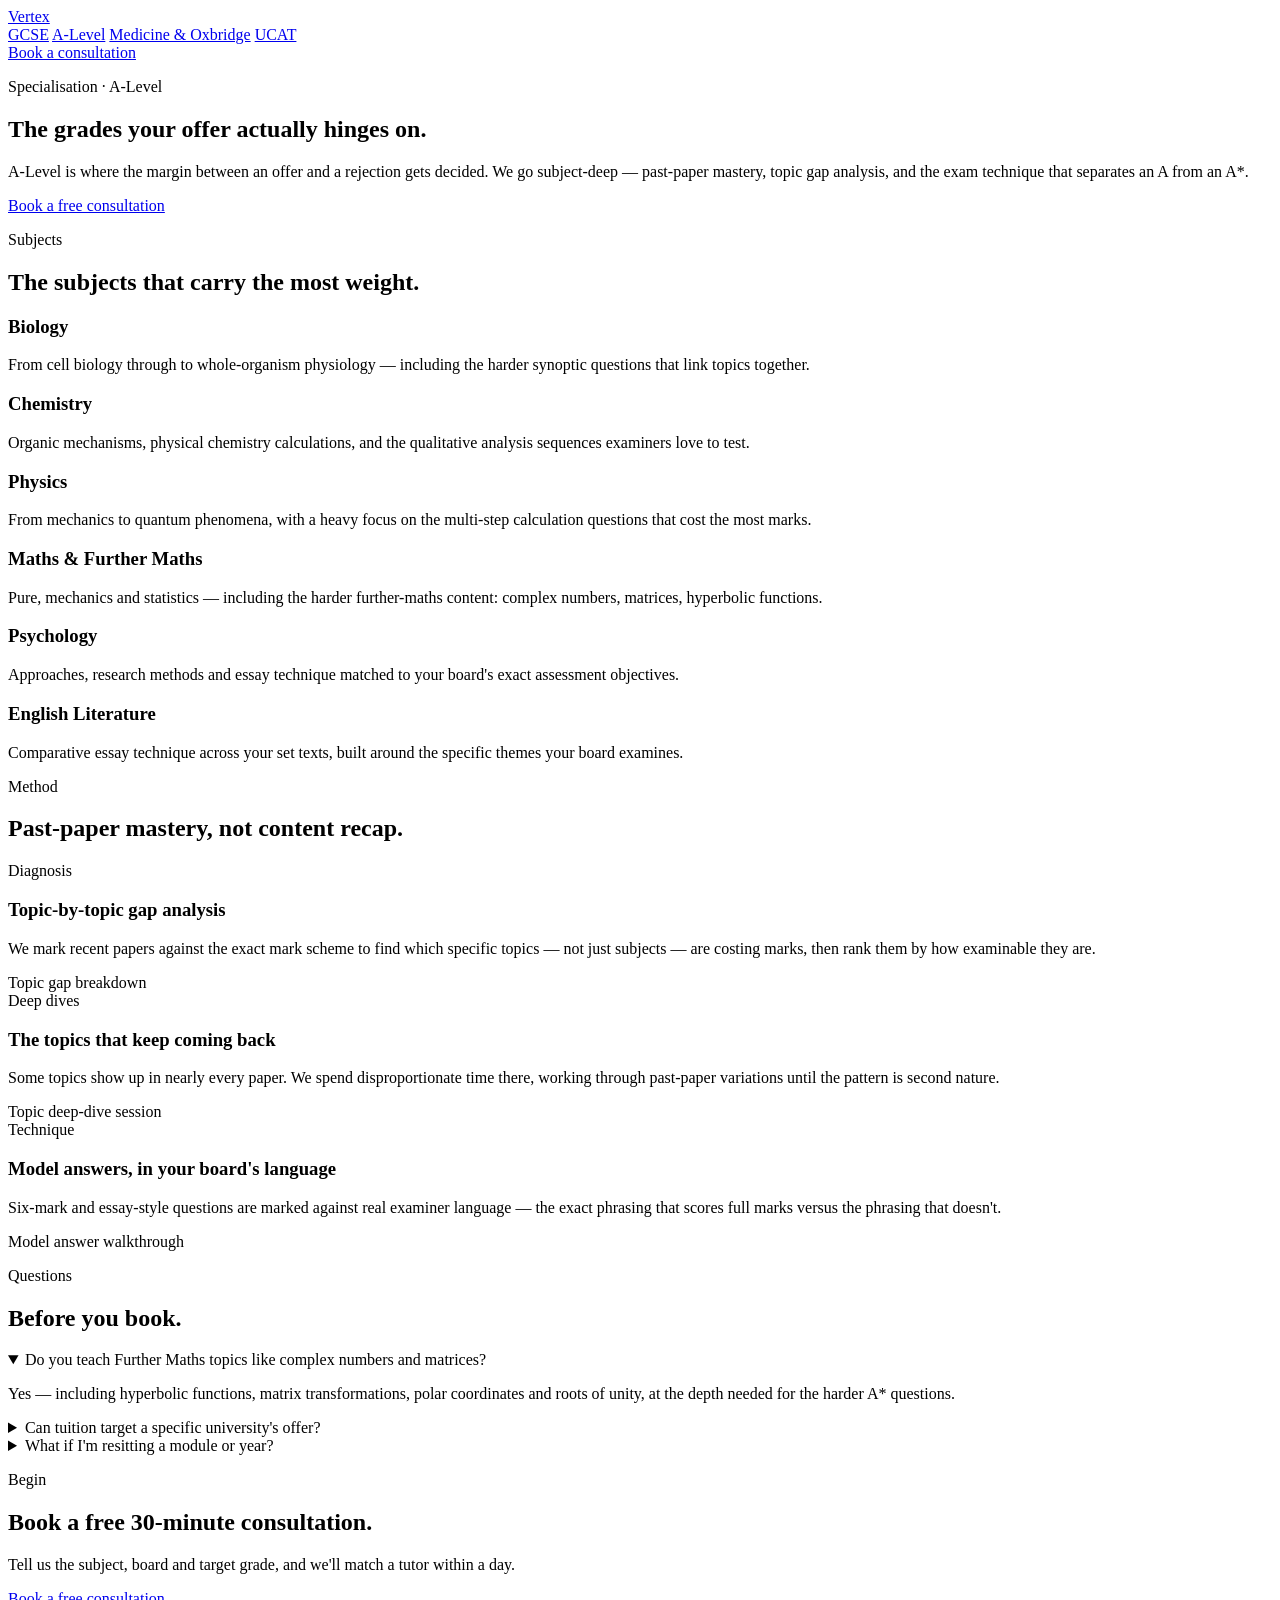
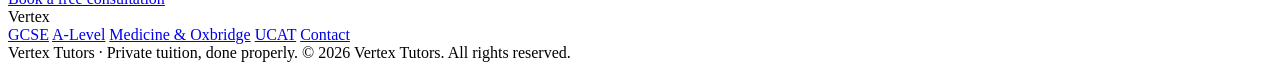
==== a-level.html @ 4289bbac "Add files via upload" ====
<!DOCTYPE html>
<html lang="en">
<head>
<meta charset="UTF-8">
<meta name="viewport" content="width=device-width, initial-scale=1.0">
<title>A-Level Tuition — Vertex Tutors</title>
<meta name="description" content="Subject-deep A-Level tuition in Biology, Chemistry, Physics and Maths from tutors who sat these exams recently.">
<link rel="stylesheet" href="css/style.css">
</head>
<body data-page="a-level">

<header id="siteHeader">
  <a class="brand" href="index.html"><span class="dot"></span>Vertex</a>
  <nav class="links">
    <a href="gcse.html" data-page="gcse">GCSE</a>
    <a href="a-level.html" data-page="a-level">A-Level</a>
    <a href="medicine-oxbridge.html" data-page="medicine">Medicine &amp; Oxbridge</a>
    <a href="ucat.html" data-page="ucat">UCAT</a>
  </nav>
  <a class="nav-cta" href="contact.html">Book a consultation</a>
</header>

<section class="page-hero">
  <div class="page-hero-inner">
    <p class="eyebrow">Specialisation · A-Level</p>
    <h1>The grades your offer actually hinges on.</h1>
    <p class="lede" style="margin-left:auto;margin-right:auto;">
      A-Level is where the margin between an offer and a rejection gets decided.
      We go subject-deep — past-paper mastery, topic gap analysis, and the exam
      technique that separates an A from an A*.
    </p>
    <div class="hero-ctas">
      <a class="btn btn-primary" href="contact.html">Book a free consultation</a>
    </div>
  </div>
</section>

<section>
  <div class="section-head reveal">
    <p class="eyebrow">Subjects</p>
    <h2>The subjects that carry the most weight.</h2>
  </div>
  <div class="topic-grid">
    <div class="prog-card reveal">
      <h3>Biology</h3>
      <p>From cell biology through to whole-organism physiology — including the harder synoptic questions that link topics together.</p>
    </div>
    <div class="prog-card reveal">
      <h3>Chemistry</h3>
      <p>Organic mechanisms, physical chemistry calculations, and the qualitative analysis sequences examiners love to test.</p>
    </div>
    <div class="prog-card reveal">
      <h3>Physics</h3>
      <p>From mechanics to quantum phenomena, with a heavy focus on the multi-step calculation questions that cost the most marks.</p>
    </div>
    <div class="prog-card reveal">
      <h3>Maths &amp; Further Maths</h3>
      <p>Pure, mechanics and statistics — including the harder further-maths content: complex numbers, matrices, hyperbolic functions.</p>
    </div>
    <div class="prog-card reveal">
      <h3>Psychology</h3>
      <p>Approaches, research methods and essay technique matched to your board's exact assessment objectives.</p>
    </div>
    <div class="prog-card reveal">
      <h3>English Literature</h3>
      <p>Comparative essay technique across your set texts, built around the specific themes your board examines.</p>
    </div>
  </div>
</section>

<section>
  <div class="section-head reveal">
    <p class="eyebrow">Method</p>
    <h2>Past-paper mastery, not content recap.</h2>
  </div>
  <div class="pillar reveal">
    <div>
      <div class="pillar-tag">Diagnosis</div>
      <h3>Topic-by-topic gap analysis</h3>
      <p>We mark recent papers against the exact mark scheme to find which specific topics — not just
      subjects — are costing marks, then rank them by how examinable they are.</p>
    </div>
    <div class="pillar-visual">Topic gap breakdown</div>
  </div>
  <div class="pillar reveal">
    <div>
      <div class="pillar-tag">Deep dives</div>
      <h3>The topics that keep coming back</h3>
      <p>Some topics show up in nearly every paper. We spend disproportionate time there, working
      through past-paper variations until the pattern is second nature.</p>
    </div>
    <div class="pillar-visual">Topic deep-dive session</div>
  </div>
  <div class="pillar reveal">
    <div>
      <div class="pillar-tag">Technique</div>
      <h3>Model answers, in your board's language</h3>
      <p>Six-mark and essay-style questions are marked against real examiner language — the exact
      phrasing that scores full marks versus the phrasing that doesn't.</p>
    </div>
    <div class="pillar-visual">Model answer walkthrough</div>
  </div>
</section>

<section>
  <div class="section-head reveal">
    <p class="eyebrow">Questions</p>
    <h2>Before you book.</h2>
  </div>
  <div class="faq reveal">
    <details open>
      <summary>Do you teach Further Maths topics like complex numbers and matrices?</summary>
      <p>Yes — including hyperbolic functions, matrix transformations, polar coordinates and roots of
      unity, at the depth needed for the harder A* questions.</p>
    </details>
    <details>
      <summary>Can tuition target a specific university's offer?</summary>
      <p>Yes. Tell us the course and offer (e.g. AAA including Chemistry) and the plan is built around
      hitting that exact combination, not just "doing well".</p>
    </details>
    <details>
      <summary>What if I'm resitting a module or year?</summary>
      <p>We build a focused resit plan around the specific papers and topics that cost marks last time,
      rather than repeating the full course.</p>
    </details>
  </div>
</section>

<section>
  <div class="cta-band reveal">
    <p class="eyebrow">Begin</p>
    <h2>Book a free 30-minute consultation.</h2>
    <p class="lede">Tell us the subject, board and target grade, and we'll match a tutor within a day.</p>
    <a class="btn btn-primary" href="contact.html">Book a free consultation</a>
  </div>
</section>

<footer>
  <div class="foot-wrap">
    <div class="brand" style="font-size:16px;"><span class="dot"></span>Vertex</div>
    <div class="foot-links">
      <a href="gcse.html">GCSE</a>
      <a href="a-level.html">A-Level</a>
      <a href="medicine-oxbridge.html">Medicine &amp; Oxbridge</a>
      <a href="ucat.html">UCAT</a>
      <a href="contact.html">Contact</a>
    </div>
  </div>
  <div class="foot-wrap foot-fine">
    <span>Vertex Tutors · Private tuition, done properly.</span>
    <span>© 2026 Vertex Tutors. All rights reserved.</span>
  </div>
</footer>

<script src="js/main.js" defer></script>
</body>
</html>
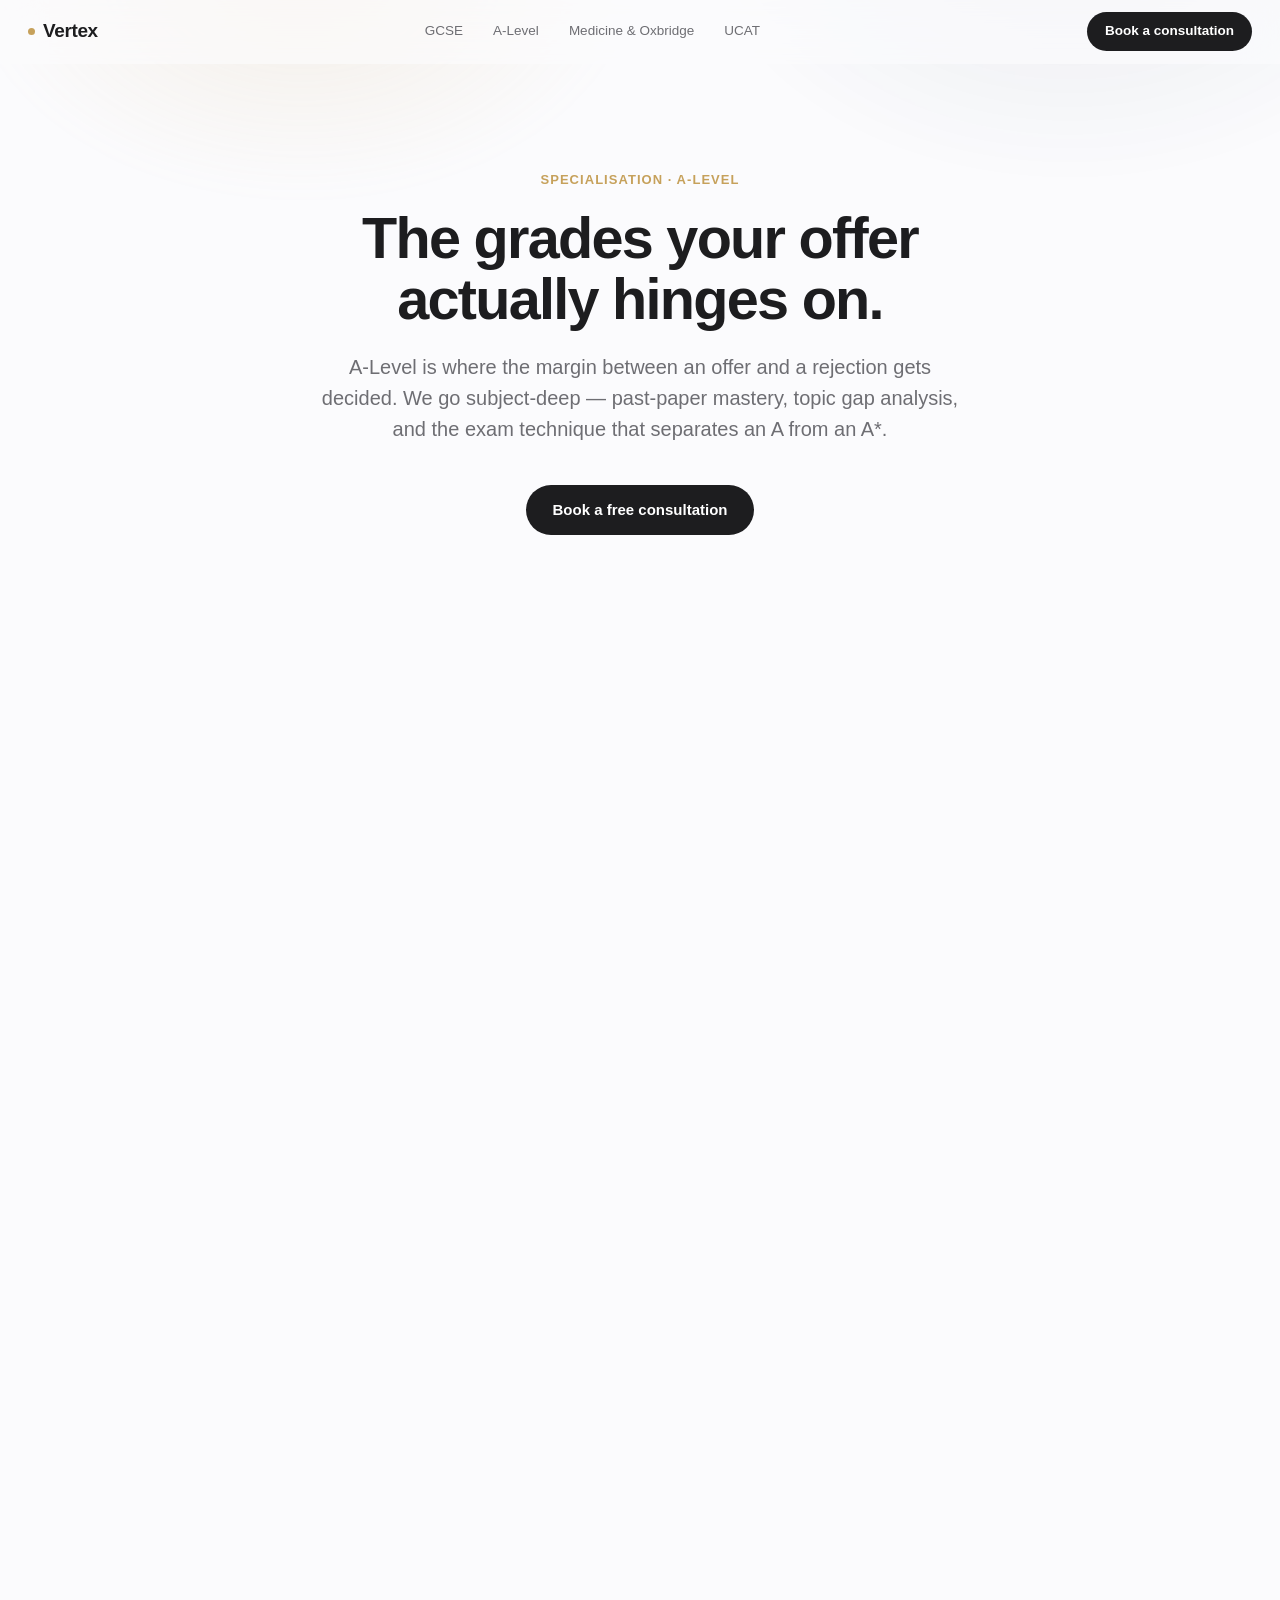
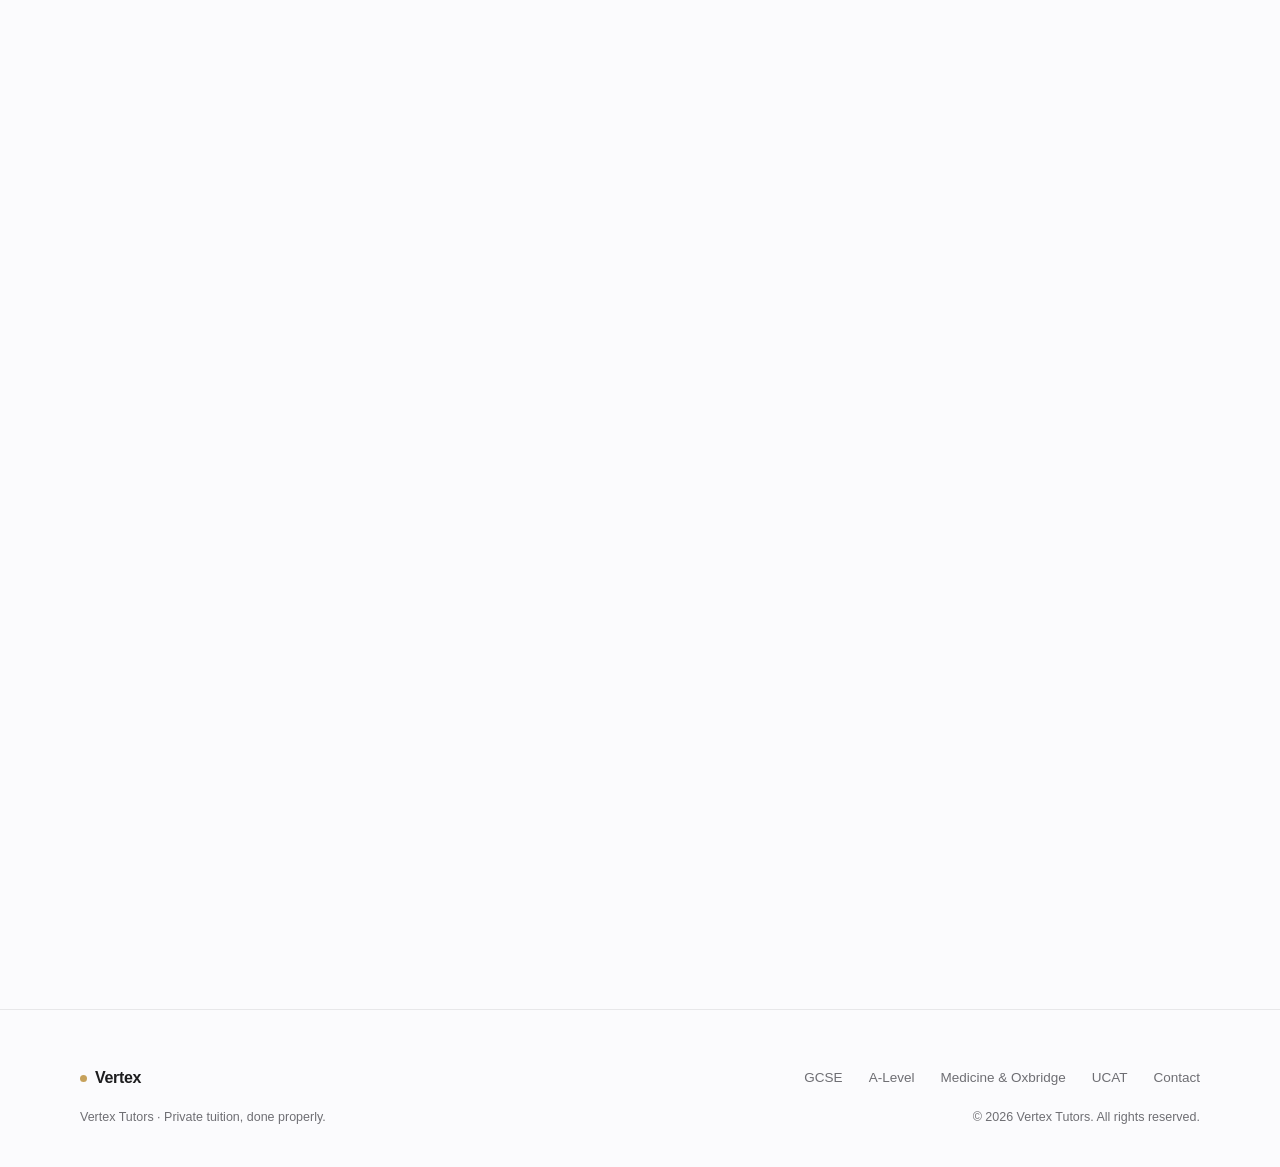
==== commit 7ba6150d: "Fix stylesheet link path in a-level.html" ====
--- a/a-level.html
+++ b/a-level.html
@@ -5,7 +5,7 @@
 <meta name="viewport" content="width=device-width, initial-scale=1.0">
 <title>A-Level Tuition — Vertex Tutors</title>
 <meta name="description" content="Subject-deep A-Level tuition in Biology, Chemistry, Physics and Maths from tutors who sat these exams recently.">
-<link rel="stylesheet" href="css/style.css">
+<link rel="stylesheet" href="style.css">
 </head>
 <body data-page="a-level">
 
--- a/style.css
+++ b/style.css
@@ -0,0 +1,217 @@
+:root{
+  --ink:#1d1d1f;
+  --ink-soft:#6e6e73;
+  --paper:#fbfbfd;
+  --mist:#f5f5f7;
+  --navy:#0b1b33;
+  --navy-2:#132b4f;
+  --brass:#c6a15b;
+  --brass-light:#e7cf9a;
+  --line:rgba(0,0,0,.08);
+  --line-dark:rgba(255,255,255,.14);
+  --radius:20px;
+  --font: -apple-system, BlinkMacSystemFont, "SF Pro Display", "SF Pro Text", "Helvetica Neue", Helvetica, Arial, sans-serif;
+}
+*{box-sizing:border-box;}
+html{scroll-behavior:smooth;}
+@media (prefers-reduced-motion: reduce){
+  html{scroll-behavior:auto;}
+  *{animation-duration:.001ms !important; transition-duration:.001ms !important;}
+}
+body{
+  margin:0; font-family:var(--font); color:var(--ink); background:var(--paper);
+  -webkit-font-smoothing:antialiased; line-height:1.5;
+}
+a{color:inherit; text-decoration:none;}
+img{max-width:100%; display:block;}
+section{padding:120px 24px;}
+.wrap{max-width:1120px; margin:0 auto;}
+.eyebrow{font-size:13px; font-weight:600; letter-spacing:.08em; text-transform:uppercase; color:var(--brass); margin:0 0 18px;}
+h1,h2,h3{margin:0; letter-spacing:-0.03em; font-weight:600;}
+h2{font-size:clamp(2rem,4.2vw,3.1rem); letter-spacing:-0.025em; line-height:1.08;}
+p{color:var(--ink-soft); margin:0;}
+.lede{font-size:clamp(1.05rem,1.6vw,1.25rem); line-height:1.55; max-width:640px;}
+button{font-family:inherit; cursor:pointer;}
+
+a:focus-visible, button:focus-visible, input:focus-visible, select:focus-visible, textarea:focus-visible, summary:focus-visible{
+  outline:2px solid var(--brass); outline-offset:3px; border-radius:6px;
+}
+
+/* NAV */
+header{
+  position:fixed; top:0; left:0; right:0; z-index:100;
+  display:flex; align-items:center; justify-content:space-between;
+  padding:0 28px; height:64px;
+  background:rgba(251,251,253,.72);
+  backdrop-filter:saturate(180%) blur(20px); -webkit-backdrop-filter:saturate(180%) blur(20px);
+  border-bottom:1px solid transparent; transition:border-color .3s ease;
+}
+header.scrolled{border-bottom-color:var(--line);}
+.brand{font-size:19px; font-weight:700; letter-spacing:-0.02em; display:flex; align-items:center; gap:8px;}
+.brand .dot{width:7px; height:7px; border-radius:50%; background:var(--brass); display:inline-block;}
+nav.links{display:flex; gap:30px; font-size:13.5px;}
+nav.links a{color:var(--ink-soft); transition:color .2s;}
+nav.links a:hover{color:var(--ink);}
+nav.links a.active{color:var(--ink); font-weight:600;}
+.nav-cta{font-size:13.5px; font-weight:600; background:var(--ink); color:#fff; padding:9px 18px; border-radius:100px; transition:background .2s;}
+.nav-cta:hover{background:#000;}
+
+/* PAGE HERO (subject pages) */
+.page-hero{
+  position:relative; padding:170px 24px 90px; text-align:center; overflow:hidden;
+}
+.page-hero::before{
+  content:""; position:absolute; inset:-20% -10% auto -10%; height:640px;
+  background:
+    radial-gradient(560px 380px at 28% 15%, rgba(198,161,91,.14), transparent 60%),
+    radial-gradient(640px 460px at 78% 5%, rgba(11,27,51,.08), transparent 60%);
+  filter:blur(10px); pointer-events:none;
+}
+.page-hero-inner{position:relative; max-width:760px; margin:0 auto;}
+.page-hero h1{font-size:clamp(2.2rem,5.2vw,3.6rem); line-height:1.06;}
+.page-hero .lede{margin:22px auto 0;}
+
+/* HOME HERO (bigger) */
+.hero{position:relative; padding:200px 24px 120px; text-align:center; overflow:hidden;}
+.hero::before{
+  content:""; position:absolute; inset:-20% -10% auto -10%; height:900px;
+  background:
+    radial-gradient(600px 400px at 30% 20%, rgba(198,161,91,.16), transparent 60%),
+    radial-gradient(700px 500px at 75% 10%, rgba(11,27,51,.10), transparent 60%);
+  filter:blur(10px); pointer-events:none;
+}
+.hero-inner{position:relative; max-width:840px; margin:0 auto;}
+.hero h1{font-size:clamp(2.6rem,6.4vw,4.6rem); line-height:1.04;}
+.hero .lede{margin:26px auto 0;}
+
+.hero-ctas{display:flex; gap:16px; justify-content:center; margin-top:40px; flex-wrap:wrap;}
+.btn{display:inline-flex; align-items:center; gap:8px; padding:14px 26px; border-radius:100px; font-size:15px; font-weight:600; border:none; transition:transform .25s ease, box-shadow .25s ease, background .25s ease;}
+.btn-primary{background:var(--ink); color:#fff;}
+.btn-primary:hover{background:#000; transform:translateY(-1px); box-shadow:0 10px 24px rgba(0,0,0,.18);}
+.btn-ghost{background:transparent; color:var(--ink); border:1px solid var(--line);}
+.btn-ghost:hover{border-color:var(--ink);}
+
+.scroll-cue{margin:70px auto 0; width:22px; height:36px; border:1.5px solid var(--line); border-radius:14px; position:relative; opacity:.7;}
+.scroll-cue::after{content:""; position:absolute; top:7px; left:50%; width:3px; height:7px; background:var(--ink-soft); border-radius:3px; transform:translateX(-50%); animation:cue 1.8s infinite;}
+@keyframes cue{0%{opacity:1; transform:translate(-50%,0);}70%{opacity:0; transform:translate(-50%,8px);}100%{opacity:0;}}
+
+/* FEATURE / STAT STRIP */
+.strip{padding:64px 24px; border-top:1px solid var(--line); border-bottom:1px solid var(--line); background:var(--mist);}
+.strip .wrap{display:grid; grid-template-columns:repeat(3,1fr); gap:36px;}
+.strip-item{text-align:center;}
+.strip-item .num{font-size:2.1rem; font-weight:700; letter-spacing:-0.02em; color:var(--navy);}
+.strip-item .label{font-size:14px; color:var(--ink-soft); margin-top:6px;}
+
+/* reveal on scroll */
+.reveal{opacity:0; transform:translateY(24px); transition:opacity .7s ease, transform .7s ease;}
+.reveal.in{opacity:1; transform:none;}
+
+/* PROGRAMME / TOPIC CARDS */
+.section-head{max-width:640px; margin-bottom:64px;}
+.prog-grid{display:grid; grid-template-columns:repeat(4,1fr); gap:20px;}
+.topic-grid{display:grid; grid-template-columns:repeat(3,1fr); gap:20px;}
+.prog-card{background:#fff; border:1px solid var(--line); border-radius:var(--radius); padding:32px 26px; display:flex; flex-direction:column; gap:16px; transition:transform .3s ease, box-shadow .3s ease;}
+.prog-card:hover{transform:translateY(-6px); box-shadow:0 20px 40px rgba(0,0,0,.07);}
+.prog-stage{font-size:11.5px; font-weight:700; text-transform:uppercase; letter-spacing:.07em; color:var(--brass);}
+.prog-card h3{font-size:1.25rem;}
+.prog-card p{font-size:14.5px;}
+.prog-list{list-style:none; padding:0; margin:6px 0 0; display:flex; flex-direction:column; gap:8px;}
+.prog-list li{font-size:13.5px; color:var(--ink-soft); padding-left:18px; position:relative;}
+.prog-list li::before{content:"–"; position:absolute; left:0; color:var(--brass);}
+.card-link{margin-top:auto; font-size:13.5px; font-weight:600; color:var(--ink);}
+.card-link::after{content:" →"; }
+
+/* SIGNATURE: UCAT DEMO */
+.demo-section{background:linear-gradient(160deg,var(--navy),var(--navy-2)); color:#fff; border-radius:32px; margin:0 auto; max-width:1120px;}
+.demo-section .eyebrow{color:var(--brass-light);}
+.demo-section h2{color:#fff;}
+.demo-section .lede{color:rgba(255,255,255,.72);}
+.demo-shell{margin-top:56px; background:rgba(255,255,255,.04); border:1px solid var(--line-dark); border-radius:24px; padding:36px; display:grid; grid-template-columns:180px 1fr; gap:36px; align-items:start;}
+.timer-wrap{display:flex; flex-direction:column; align-items:center; gap:14px;}
+.timer-ring{width:140px; height:140px; transform:rotate(-90deg);}
+.timer-ring circle{fill:none; stroke-width:6;}
+.timer-track{stroke:rgba(255,255,255,.12);}
+.timer-bar{stroke:var(--brass-light); stroke-linecap:round; transition:stroke-dashoffset 1s linear;}
+.timer-num{margin-top:-98px; font-size:28px; font-weight:700; letter-spacing:-0.02em;}
+.timer-label{font-size:12px; color:rgba(255,255,255,.55); text-transform:uppercase; letter-spacing:.08em; margin-top:98px;}
+.subtest-tabs{display:flex; gap:8px; flex-wrap:wrap; margin-bottom:22px;}
+.tab{padding:8px 16px; border-radius:100px; font-size:13px; font-weight:600; border:1px solid var(--line-dark); background:transparent; color:rgba(255,255,255,.7); transition:all .2s ease;}
+.tab.active{background:var(--brass-light); color:var(--navy); border-color:var(--brass-light);}
+.q-card{min-height:150px;}
+.q-context{font-size:13px; color:rgba(255,255,255,.5); margin-bottom:8px; text-transform:uppercase; letter-spacing:.05em;}
+.q-text{font-size:16.5px; line-height:1.6; color:#fff; margin-bottom:20px;}
+.options{display:grid; grid-template-columns:1fr 1fr; gap:10px;}
+.opt{text-align:left; padding:12px 16px; border-radius:12px; font-size:14.5px; border:1px solid var(--line-dark); background:rgba(255,255,255,.03); color:#fff; transition:all .2s ease;}
+.opt:hover{border-color:rgba(255,255,255,.35);}
+.opt.correct{background:rgba(122,214,150,.16); border-color:#7ad696; color:#dff7e6;}
+.opt.incorrect{background:rgba(230,120,120,.14); border-color:#e67878; color:#fadada;}
+.feedback{margin-top:14px; font-size:13.5px; min-height:18px; color:var(--brass-light);}
+
+/* APPROACH PILLARS */
+.pillar{display:grid; grid-template-columns:1fr 1fr; gap:60px; align-items:center; padding:56px 0; border-top:1px solid var(--line);}
+.pillar:last-child{border-bottom:1px solid var(--line);}
+.pillar-tag{font-size:12px; font-weight:700; color:var(--brass); text-transform:uppercase; letter-spacing:.08em; margin-bottom:10px;}
+.pillar h3{font-size:1.6rem; margin-bottom:14px;}
+.pillar p{font-size:15.5px;}
+.pillar-visual{height:200px; border-radius:20px; background:var(--mist); display:flex; align-items:center; justify-content:center; font-size:13px; color:var(--ink-soft); border:1px solid var(--line);}
+
+/* TESTIMONIALS */
+.quotes{display:grid; grid-template-columns:repeat(3,1fr); gap:22px;}
+.quote-card{background:var(--mist); border-radius:var(--radius); padding:30px 26px; display:flex; flex-direction:column; gap:18px; position:relative;}
+.quote-mark{font-size:34px; color:var(--brass); font-weight:700; line-height:1;}
+.quote-card p.qtext{color:var(--ink); font-size:15px; line-height:1.55;}
+.quote-who{font-size:13px; color:var(--ink-soft);}
+.sample-tag{position:absolute; top:18px; right:18px; font-size:10.5px; letter-spacing:.06em; text-transform:uppercase; color:var(--ink-soft); background:#fff; border:1px solid var(--line); padding:3px 8px; border-radius:100px;}
+.marquee-wrap{overflow:hidden; margin-top:56px; border-top:1px solid var(--line); border-bottom:1px solid var(--line); padding:22px 0;}
+.marquee{display:flex; gap:52px; white-space:nowrap; animation:scroll 28s linear infinite; width:max-content;}
+@keyframes scroll{from{transform:translateX(0);}to{transform:translateX(-50%);}}
+.marquee span{font-size:14px; color:var(--ink-soft); font-weight:600;}
+
+/* FAQ */
+.faq{max-width:760px;}
+.faq details{border-top:1px solid var(--line); padding:22px 0;}
+.faq details:last-child{border-bottom:1px solid var(--line);}
+.faq summary{cursor:pointer; font-size:16px; font-weight:600; list-style:none; display:flex; justify-content:space-between; align-items:center; gap:20px;}
+.faq summary::-webkit-details-marker{display:none;}
+.faq summary::after{content:"+"; font-size:20px; color:var(--brass); font-weight:400; flex-shrink:0;}
+.faq details[open] summary::after{content:"–";}
+.faq p{margin-top:14px; font-size:14.5px; line-height:1.6;}
+
+/* CTA BAND */
+.cta-band{background:var(--mist); border-radius:32px; padding:64px; text-align:center; display:flex; flex-direction:column; align-items:center; gap:22px;}
+.cta-band h2{max-width:520px;}
+
+/* CONTACT */
+.contact-box{background:var(--mist); border-radius:32px; padding:64px; display:grid; grid-template-columns:1fr 1fr; gap:56px;}
+.form-row{display:flex; flex-direction:column; gap:8px; margin-bottom:18px;}
+.form-row label{font-size:13px; font-weight:600; color:var(--ink);}
+.form-row input, .form-row select, .form-row textarea{padding:12px 14px; border-radius:12px; border:1px solid var(--line); font-size:14.5px; font-family:inherit; background:#fff; color:var(--ink);}
+.form-row textarea{resize:vertical; min-height:90px;}
+.form-success{display:none; text-align:center; padding:40px 10px;}
+.form-success h3{margin-bottom:10px;}
+.form-success p{font-size:14.5px;}
+
+footer{padding:56px 24px 40px; border-top:1px solid var(--line);}
+.foot-wrap{max-width:1120px; margin:0 auto; display:flex; justify-content:space-between; align-items:center; flex-wrap:wrap; gap:20px;}
+.foot-links{display:flex; gap:26px; font-size:13.5px; color:var(--ink-soft);}
+.foot-fine{font-size:12.5px; color:var(--ink-soft); margin-top:18px;}
+
+@media (max-width:860px){
+  nav.links{display:none;}
+  .strip .wrap{grid-template-columns:1fr; gap:28px;}
+  .prog-grid{grid-template-columns:1fr 1fr;}
+  .topic-grid{grid-template-columns:1fr;}
+  .demo-shell{grid-template-columns:1fr;}
+  .timer-wrap{flex-direction:row; justify-content:center;}
+  .timer-num{margin-top:0; position:relative; margin-left:-98px;}
+  .pillar{grid-template-columns:1fr;}
+  .pillar-visual{order:-1; height:140px;}
+  .quotes{grid-template-columns:1fr;}
+  .contact-box{grid-template-columns:1fr; padding:40px 26px;}
+  .cta-band{padding:44px 26px;}
+  section{padding:80px 20px;}
+}
+@media (max-width:520px){
+  .prog-grid{grid-template-columns:1fr;}
+  .options{grid-template-columns:1fr;}
+}
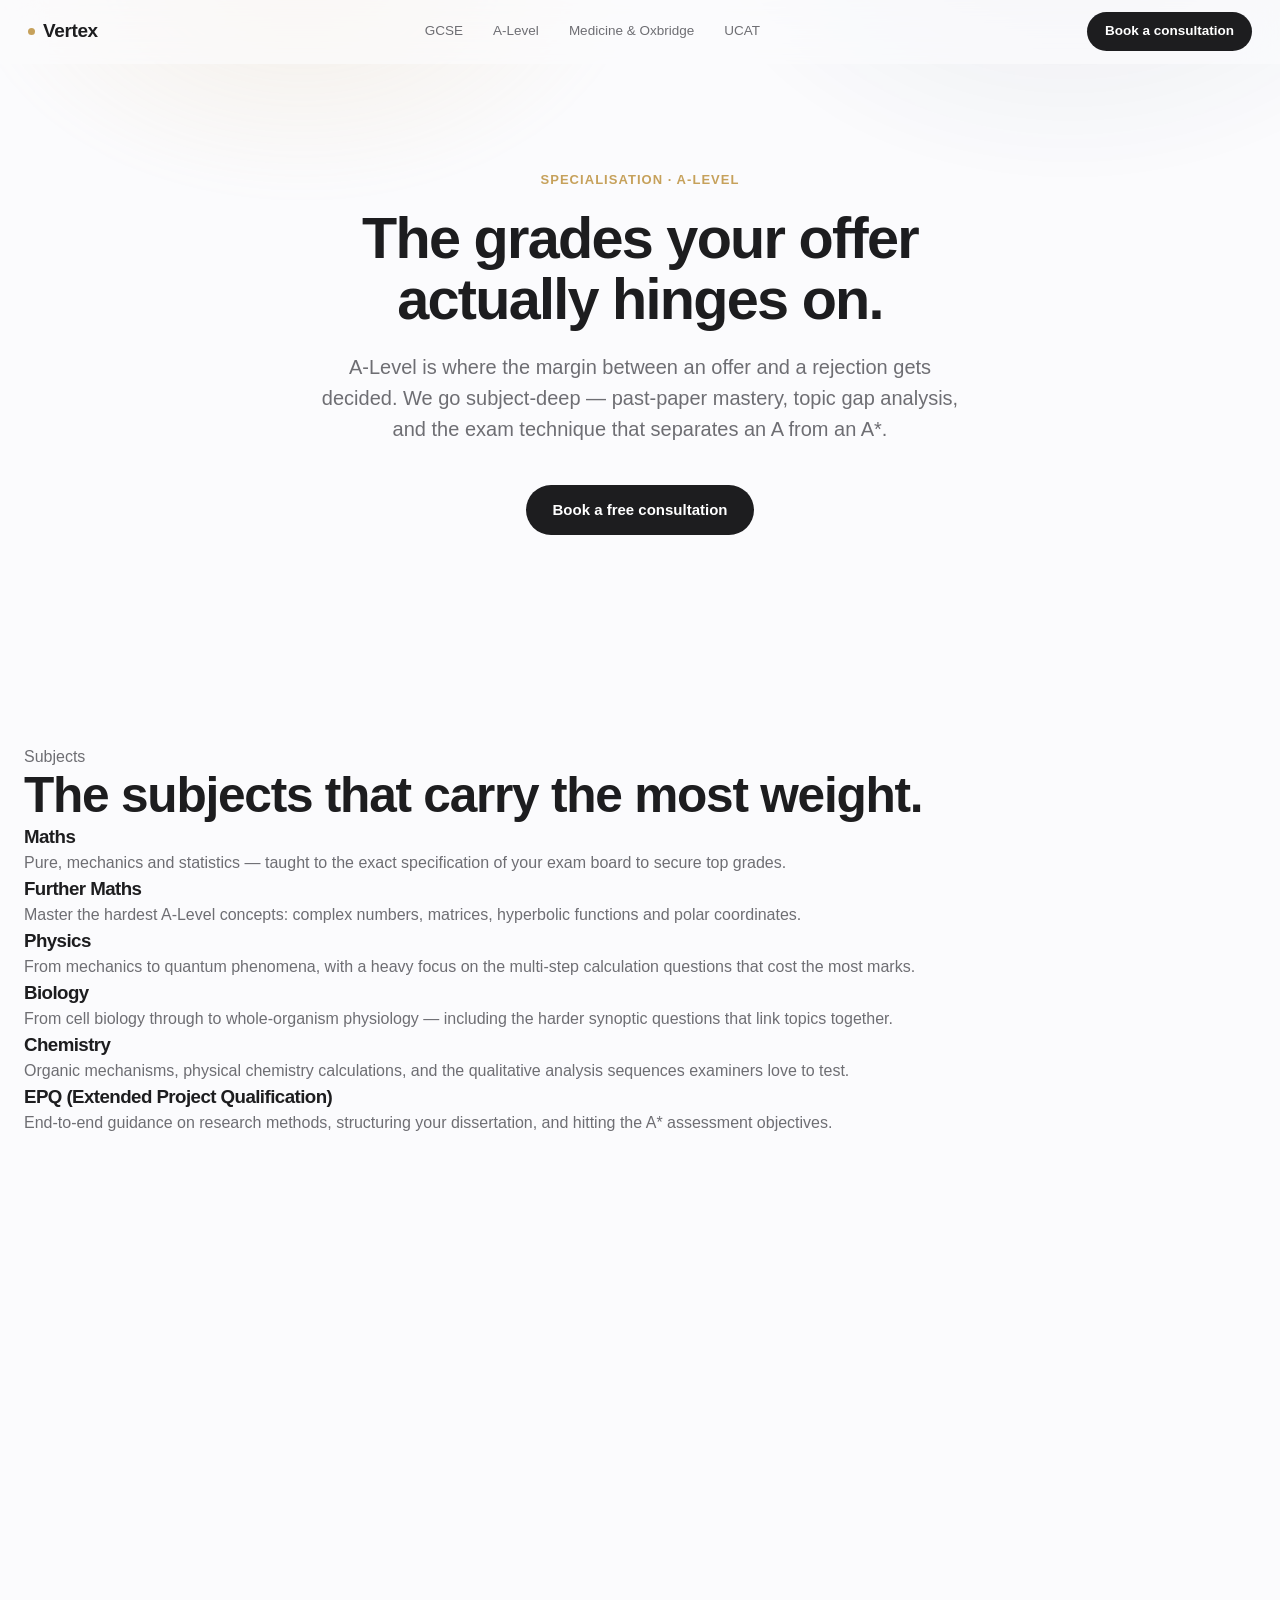
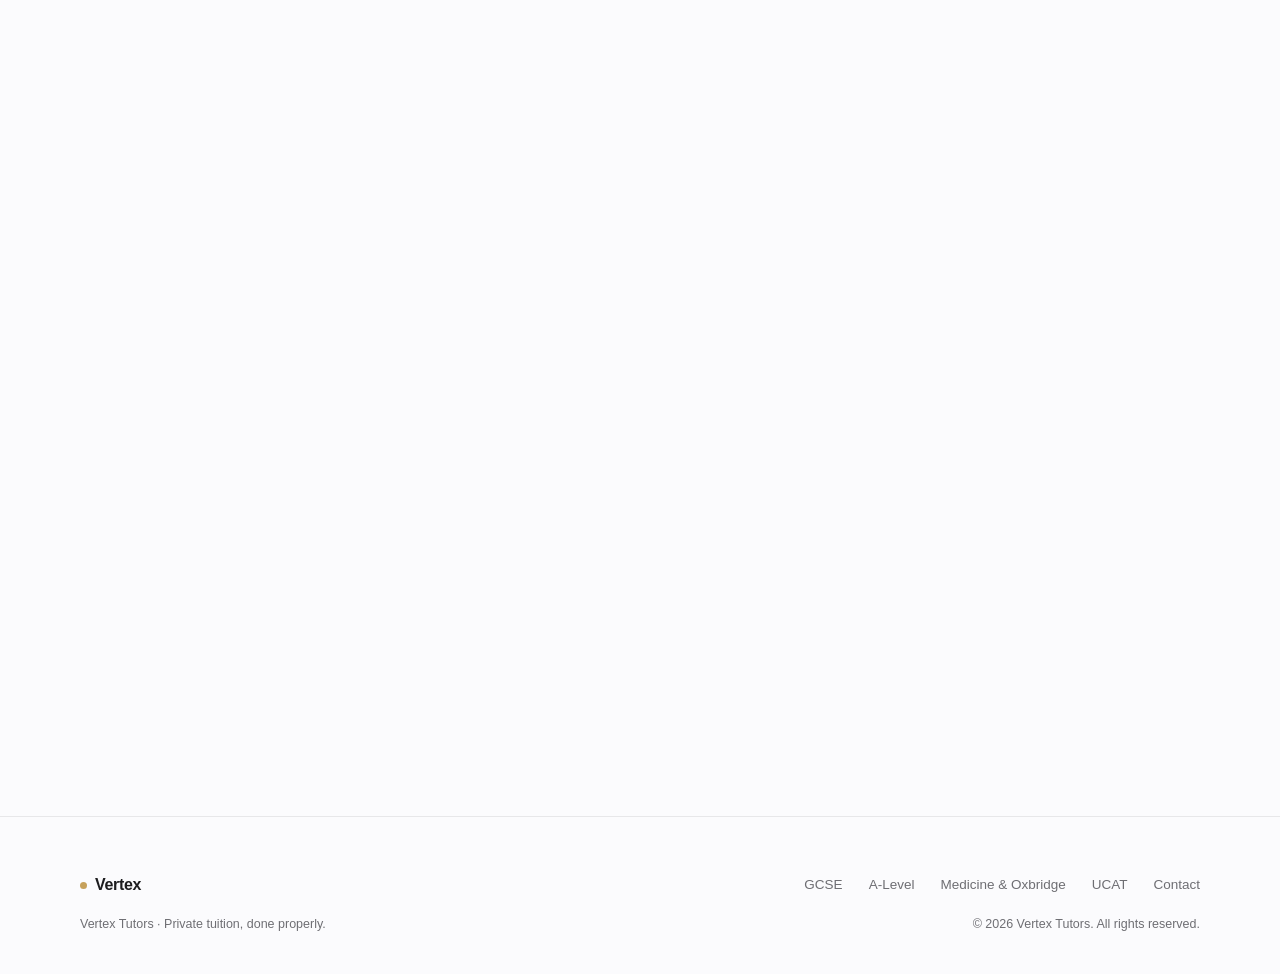
==== commit b44c744d: "Refactor subjects section in a-level.html" ====
--- a/a-level.html
+++ b/a-level.html
@@ -35,38 +35,39 @@
   </div>
 </section>
 
-<section>
-  <div class="section-head reveal">
-    <p class="eyebrow">Subjects</p>
+  <section>
+  <div>
+    <p>Subjects</p>
     <h2>The subjects that carry the most weight.</h2>
   </div>
-  <div class="topic-grid">
-    <div class="prog-card reveal">
+  <div>
+    <div>
+      <h3>Maths</h3>
+      <p>Pure, mechanics and statistics — taught to the exact specification of your exam board to secure top grades.</p>
+    </div>
+    <div>
+      <h3>Further Maths</h3>
+      <p>Master the hardest A-Level concepts: complex numbers, matrices, hyperbolic functions and polar coordinates.</p>
+    </div>
+    <div>
+      <h3>Physics</h3>
+      <p>From mechanics to quantum phenomena, with a heavy focus on the multi-step calculation questions that cost the most marks.</p>
+    </div>
+    <div>
       <h3>Biology</h3>
       <p>From cell biology through to whole-organism physiology — including the harder synoptic questions that link topics together.</p>
     </div>
-    <div class="prog-card reveal">
+    <div>
       <h3>Chemistry</h3>
       <p>Organic mechanisms, physical chemistry calculations, and the qualitative analysis sequences examiners love to test.</p>
     </div>
-    <div class="prog-card reveal">
-      <h3>Physics</h3>
-      <p>From mechanics to quantum phenomena, with a heavy focus on the multi-step calculation questions that cost the most marks.</p>
-    </div>
-    <div class="prog-card reveal">
-      <h3>Maths &amp; Further Maths</h3>
-      <p>Pure, mechanics and statistics — including the harder further-maths content: complex numbers, matrices, hyperbolic functions.</p>
-    </div>
-    <div class="prog-card reveal">
-      <h3>Psychology</h3>
-      <p>Approaches, research methods and essay technique matched to your board's exact assessment objectives.</p>
-    </div>
-    <div class="prog-card reveal">
-      <h3>English Literature</h3>
-      <p>Comparative essay technique across your set texts, built around the specific themes your board examines.</p>
+    <div>
+      <h3>EPQ (Extended Project Qualification)</h3>
+      <p>End-to-end guidance on research methods, structuring your dissertation, and hitting the A* assessment objectives.</p>
     </div>
   </div>
 </section>
+
 
 <section>
   <div class="section-head reveal">
